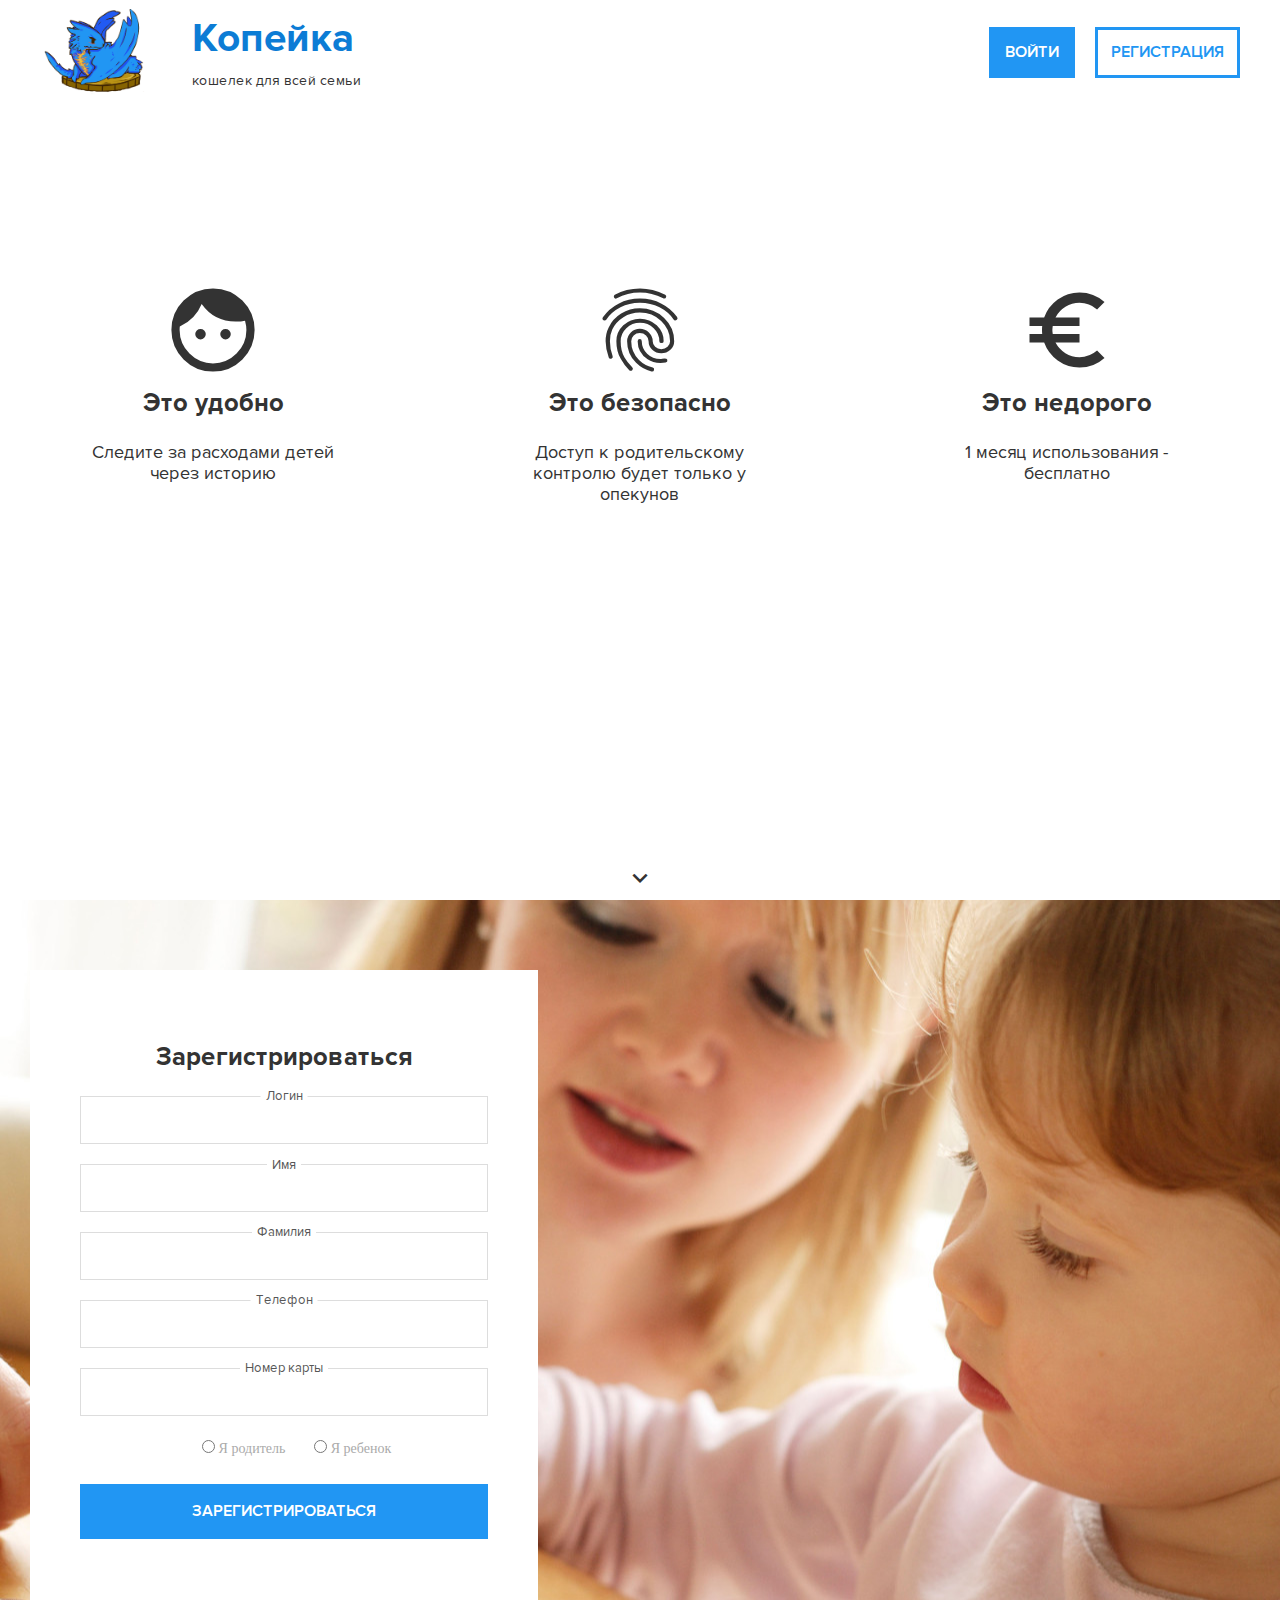
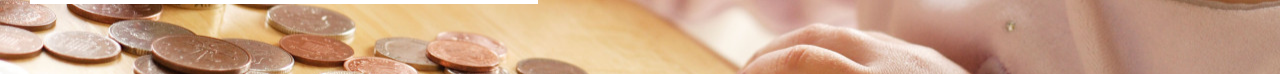
==== Hackaton/index.html @ b26e309c "Сайт на хакатон" ====
<!DOCTYPE html>
<html>
<head>
	<meta charset="UTF-8">
	<meta name="viewport" content="width=device-width">
	<meta name="description" content="Описание">
	<title>Копейка - система электронных переводов</title>
	<link href="https://fonts.googleapis.com/icon?family=Material+Icons" rel="stylesheet">
  <link rel="stylesheet" href="css/animate.css">
  <link rel="stylesheet" href="css/bootstrap.min.css">
  <link rel="stylesheet" href="css/style.css">
  <link rel="shortcut icon" href="favicon.png" type="img/png">
</head>
<body>

<section class="header-section">
	<div class="container-fluid">
		<div class="row">
			<div class="header">
					<div class="header-logo">
						<img src="img/logo.png" alt="logo" class="header-logo-img">
						<div class="header-logo-wrapper">
							<h2 class="header-logo-heading"><a href="index.html">Копейка</a></h2>
							<p class="header-logo-p">кошелек для всей семьи</p>
					</div>
				</div>
					<div class="header-log-in-form">
						<div class="header-log-in-wrapper">
							<button class="header-log-in-btn">Войти</button>
							<button class="header-register-btn" onclick="slowScroll('#register')">Регистрация</button>
						</div>
				</div>
			</div>
		</div>
		<div class="row justify-content-around features-row">
			<div class="col-lg-4 features-block">
				<i class="material-icons features-icon">face</i>
				<h3 class="features-heading">Это удобно</h3>
				<p class="features-p">Следите за расходами детей через историю</p>
			</div>
			<div class="col-lg-4 features-block">
				<i class="material-icons features-icon">fingerprint</i>
				<h3 class="features-heading">Это безопасно</h3>
				<p class="features-p">Доступ к родительскому контролю будет только у опекунов</p>
			</div>
			<div class="col-lg-4 features-block">
				<i class="material-icons features-icon">euro_symbol</i>
				<h3 class="features-heading">Это недорого</h3>
				<p class="features-p">1 месяц использования - бесплатно</p>
			</div>
		</div>
		<div class="arrow-wrapper">
			<i class="material-icons arrow" onclick="slowScroll('#register')">keyboard_arrow_down</i>
		</div>
	</div>
</section>

<section class="register-section" id="register">
	<div class="container-fluid">
		<div class="row justify-content-end">
			<div class="col-lg-5 register-form offset-l">
				<h3 class="register-heading">Зарегистрироваться</h3>
				<form action="#" >
					<label for="#" class="main-form-label">Логин</label>
					<input type="text" class="main-form-input">
					<label for="#" class="main-form-sec-label">Имя</label>
					<input type="password" class="main-form-input">
					<label for="#" class="main-form-label">Фамилия</label>
					<input type="text" class="main-form-input">
					<label for="#" class="main-form-label">Телефон</label>
					<input type="text" class="main-form-input">
					<label for="#" class="main-form-label">Номер карты</label>
					<input type="text" class="main-form-input">
					<div class="popup-radio-wrapper">
						<label class="popup-radio-label">
							<input type="radio" name="optionsRadios">
								Я родитель 
						</label>
						<label class="popup-radio-label">
							<input type="radio" name="optionsRadios">
								Я ребенок 
						</label>
					</div>
					<button href="parent.html" class="main-form-button">Зарегистрироваться</button>
				</form>
			</div>
		</div>
	</div>
</section>

<div class="popup">
	<div class="popup-content">
		<div class="form">
			<button class="popup-close">&times;</button>
			<h2 class="popup-h2">Авторизоваться</h2>
			<div class="popup-form">
				<form action="#" >
					<label for="#" class="main-form-label">Логин</label>
					<input type="text" class="main-form-input">
					<label for="#" class="main-form-sec-label">Пароль</label>
					<input type="password" class="main-form-input">
					<div class="popup-radio-wrapper">
						<label class="popup-radio-label">
							<input type="radio" name="optionsRadios">
								Я родитель 
						</label>
						<label class="popup-radio-label">
							<input type="radio" name="optionsRadios">
								Я ребенок 
						</label>
					</div>
					<button href="parent.html" class="main-form-button">Войти</button>
				</form>
			</div>
		</div>
	</div>
</div>


<!----- Scripts ------>
<script type="text/javascript" src="js/jquery-3.2.1.min.js"></script>
<script src="js/bootstrap.min.js"></script>
<script src="js/material.min.js"></script>
<script src="js/script.js"></script>
<script type="text/javascript" src="js/wow.js"></script>
<script>
  new WOW().init();
</script>
</body>
</html>
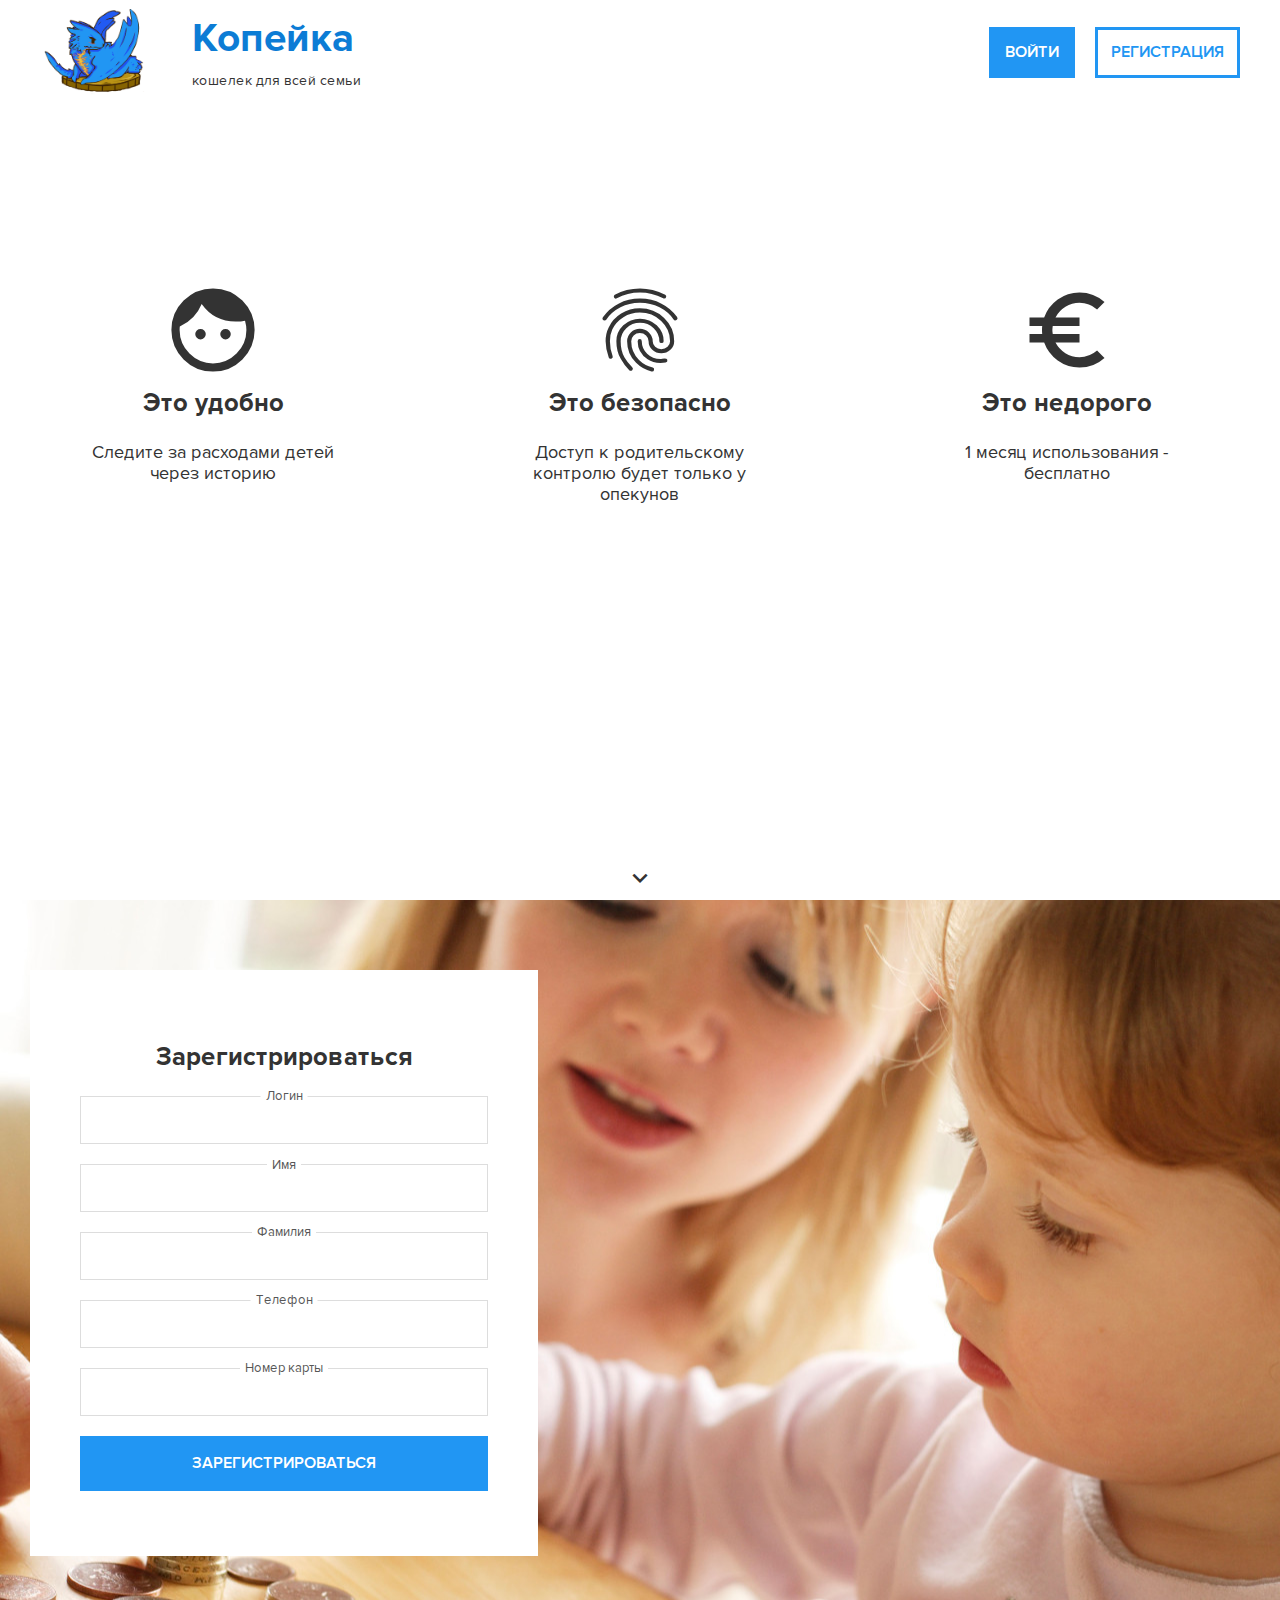
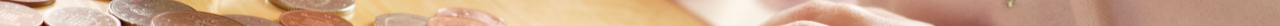
==== commit 68a293e6: "s" ====
--- a/Hackaton/index.html
+++ b/Hackaton/index.html
@@ -9,7 +9,7 @@
   <link rel="stylesheet" href="css/animate.css">
   <link rel="stylesheet" href="css/bootstrap.min.css">
   <link rel="stylesheet" href="css/style.css">
-  <link rel="shortcut icon" href="favicon.png" type="img/png">
+  <link rel="icon" href="favicon.ico" type="image/x-icon">
 </head>
 <body>
 
@@ -33,17 +33,17 @@
 			</div>
 		</div>
 		<div class="row justify-content-around features-row">
-			<div class="col-lg-4 features-block">
+			<div class="col-lg-4 features-block wow fadeInUp" data-wow-delay="0.2s">
 				<i class="material-icons features-icon">face</i>
 				<h3 class="features-heading">Это удобно</h3>
 				<p class="features-p">Следите за расходами детей через историю</p>
 			</div>
-			<div class="col-lg-4 features-block">
+			<div class="col-lg-4 features-block wow fadeInUp" data-wow-delay="0.4s">
 				<i class="material-icons features-icon">fingerprint</i>
 				<h3 class="features-heading">Это безопасно</h3>
 				<p class="features-p">Доступ к родительскому контролю будет только у опекунов</p>
 			</div>
-			<div class="col-lg-4 features-block">
+			<div class="col-lg-4 features-block wow fadeInUp" data-wow-delay="0.6s">
 				<i class="material-icons features-icon">euro_symbol</i>
 				<h3 class="features-heading">Это недорого</h3>
 				<p class="features-p">1 месяц использования - бесплатно</p>
@@ -64,23 +64,13 @@
 					<label for="#" class="main-form-label">Логин</label>
 					<input type="text" class="main-form-input">
 					<label for="#" class="main-form-sec-label">Имя</label>
-					<input type="password" class="main-form-input">
+					<input type="text" class="main-form-input">
 					<label for="#" class="main-form-label">Фамилия</label>
 					<input type="text" class="main-form-input">
 					<label for="#" class="main-form-label">Телефон</label>
 					<input type="text" class="main-form-input">
 					<label for="#" class="main-form-label">Номер карты</label>
 					<input type="text" class="main-form-input">
-					<div class="popup-radio-wrapper">
-						<label class="popup-radio-label">
-							<input type="radio" name="optionsRadios">
-								Я родитель 
-						</label>
-						<label class="popup-radio-label">
-							<input type="radio" name="optionsRadios">
-								Я ребенок 
-						</label>
-					</div>
 					<button href="parent.html" class="main-form-button">Зарегистрироваться</button>
 				</form>
 			</div>
@@ -101,12 +91,12 @@
 					<input type="password" class="main-form-input">
 					<div class="popup-radio-wrapper">
 						<label class="popup-radio-label">
-							<input type="radio" name="optionsRadios">
-								Я родитель 
+							<input type="radio" name="optionsRadios" class="main-popup-input">
+								<span>Я родитель</span> 
 						</label>
 						<label class="popup-radio-label">
-							<input type="radio" name="optionsRadios">
-								Я ребенок 
+							<input type="radio" name="optionsRadios" class="main-popup-input">
+								<span>Я ребенок</span> 
 						</label>
 					</div>
 					<button href="parent.html" class="main-form-button">Войти</button>
